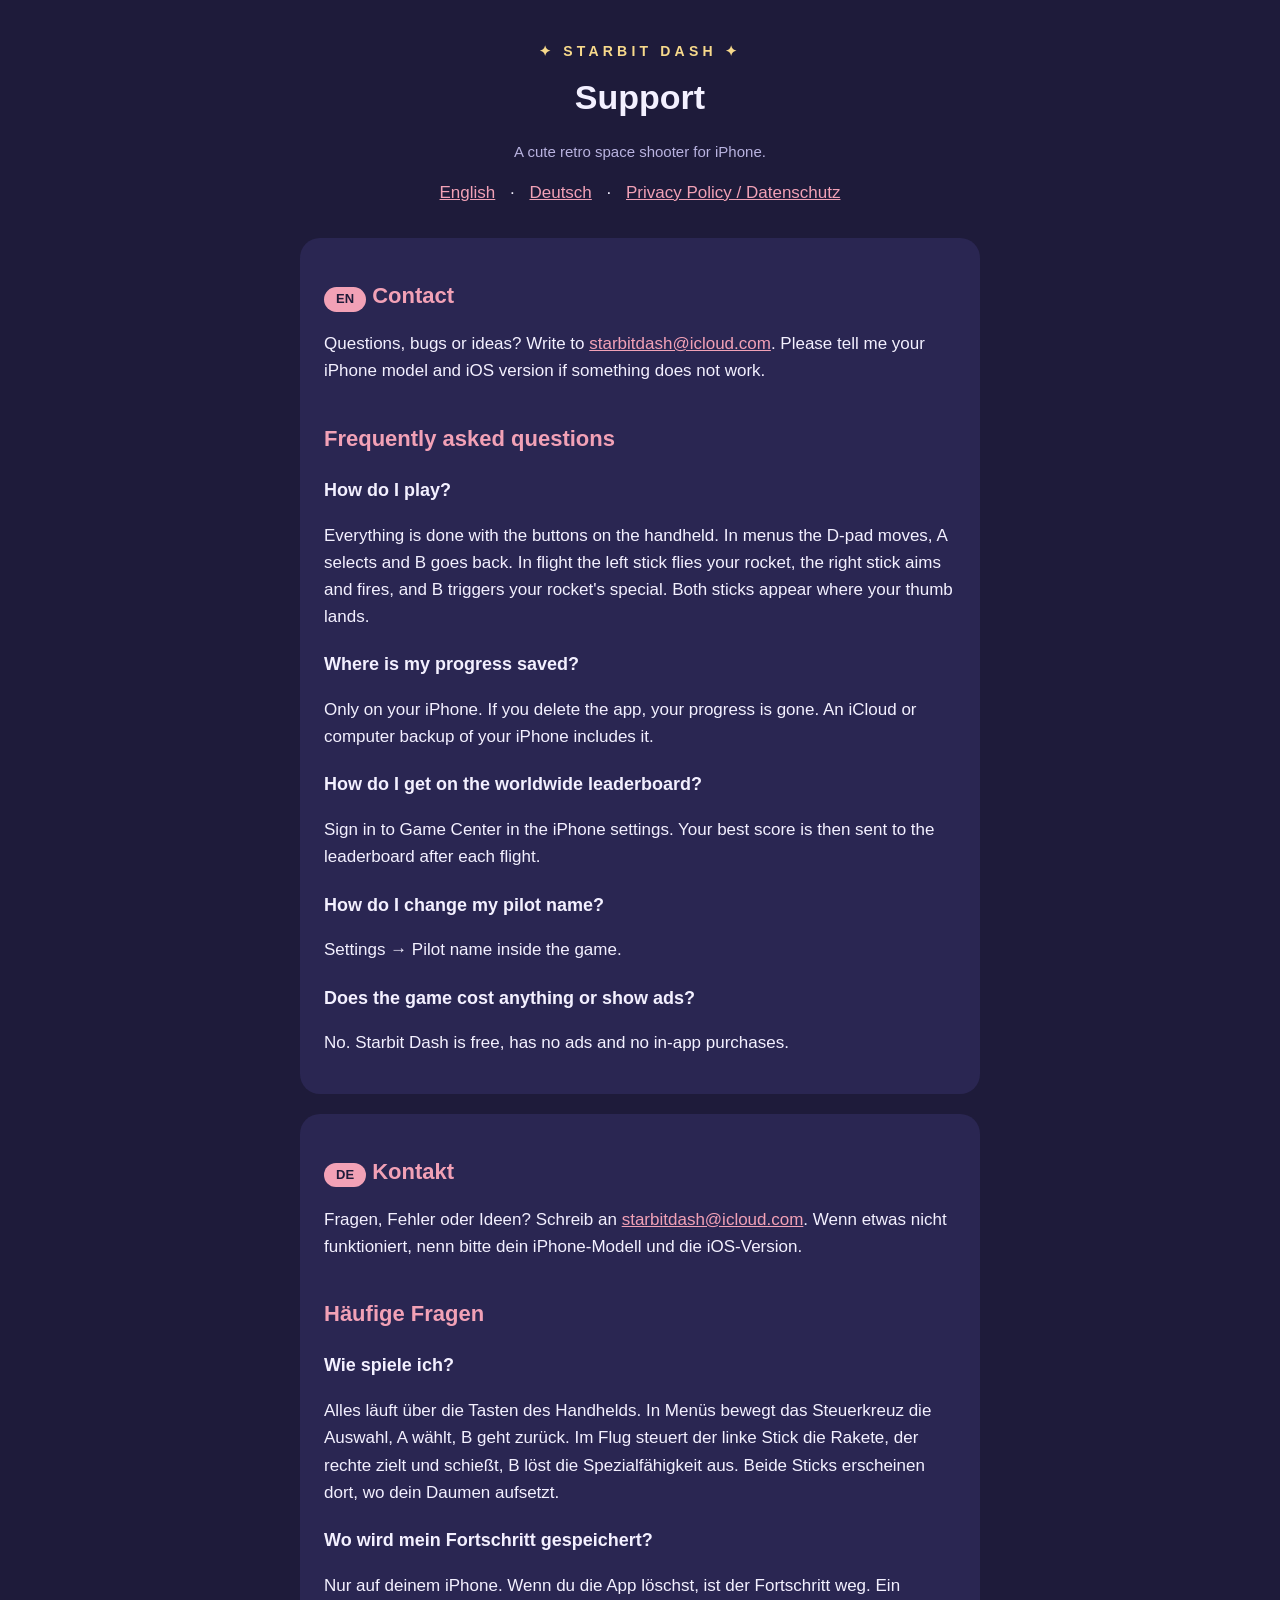
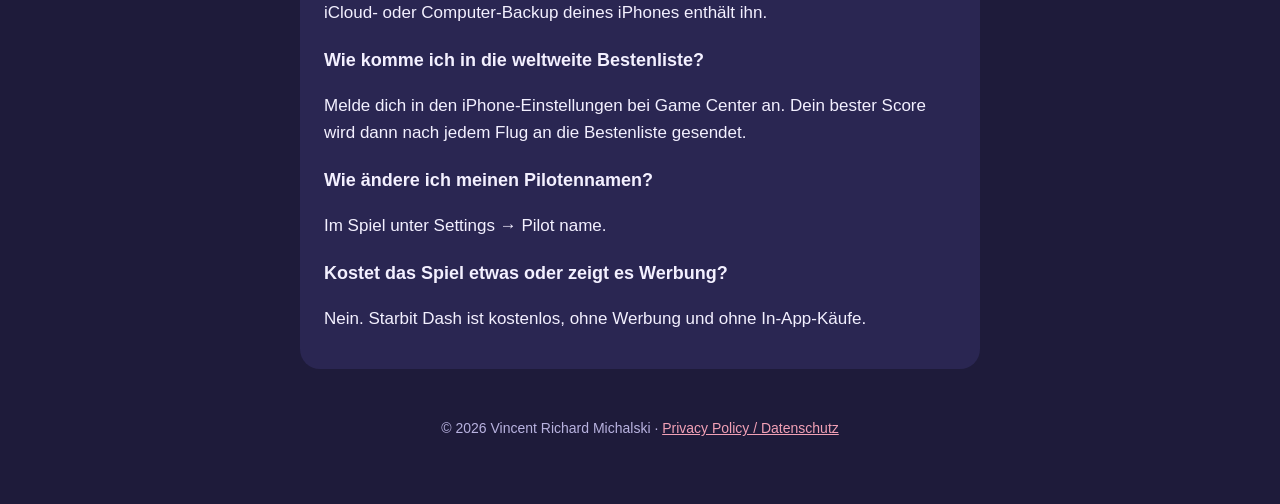
==== index.html @ cfbe2181 "Add files via upload" ====
<!DOCTYPE html>
<html lang="en">
<head>
<meta charset="utf-8">
<meta name="viewport" content="width=device-width, initial-scale=1">
<title>Starbit Dash – Support</title>
<link rel="stylesheet" href="style.css">
</head>
<body>
<main>
<header>
  <div class="logo">✦ STARBIT DASH ✦</div>
  <h1>Support</h1>
  <p class="muted">A cute retro space shooter for iPhone.</p>
  <nav><a href="#en">English</a> · <a href="#de">Deutsch</a> · <a href="privacy.html">Privacy Policy / Datenschutz</a></nav>
</header>

<section class="card" id="en">
  <h2><span class="lang">EN</span> Contact</h2>
  <p>Questions, bugs or ideas? Write to <a href="mailto:starbitdash@icloud.com">starbitdash@icloud.com</a>. Please tell me your iPhone model and iOS version if something does not work.</p>

  <h2>Frequently asked questions</h2>
  <h3>How do I play?</h3>
  <p>Everything is done with the buttons on the handheld. In menus the D-pad moves, A selects and B goes back. In flight the left stick flies your rocket, the right stick aims and fires, and B triggers your rocket's special. Both sticks appear where your thumb lands.</p>
  <h3>Where is my progress saved?</h3>
  <p>Only on your iPhone. If you delete the app, your progress is gone. An iCloud or computer backup of your iPhone includes it.</p>
  <h3>How do I get on the worldwide leaderboard?</h3>
  <p>Sign in to Game Center in the iPhone settings. Your best score is then sent to the leaderboard after each flight.</p>
  <h3>How do I change my pilot name?</h3>
  <p>Settings → Pilot name inside the game.</p>
  <h3>Does the game cost anything or show ads?</h3>
  <p>No. Starbit Dash is free, has no ads and no in-app purchases.</p>
</section>

<section class="card" id="de">
  <h2><span class="lang">DE</span> Kontakt</h2>
  <p>Fragen, Fehler oder Ideen? Schreib an <a href="mailto:starbitdash@icloud.com">starbitdash@icloud.com</a>. Wenn etwas nicht funktioniert, nenn bitte dein iPhone-Modell und die iOS-Version.</p>

  <h2>Häufige Fragen</h2>
  <h3>Wie spiele ich?</h3>
  <p>Alles läuft über die Tasten des Handhelds. In Menüs bewegt das Steuerkreuz die Auswahl, A wählt, B geht zurück. Im Flug steuert der linke Stick die Rakete, der rechte zielt und schießt, B löst die Spezialfähigkeit aus. Beide Sticks erscheinen dort, wo dein Daumen aufsetzt.</p>
  <h3>Wo wird mein Fortschritt gespeichert?</h3>
  <p>Nur auf deinem iPhone. Wenn du die App löschst, ist der Fortschritt weg. Ein iCloud- oder Computer-Backup deines iPhones enthält ihn.</p>
  <h3>Wie komme ich in die weltweite Bestenliste?</h3>
  <p>Melde dich in den iPhone-Einstellungen bei Game Center an. Dein bester Score wird dann nach jedem Flug an die Bestenliste gesendet.</p>
  <h3>Wie ändere ich meinen Pilotennamen?</h3>
  <p>Im Spiel unter Settings → Pilot name.</p>
  <h3>Kostet das Spiel etwas oder zeigt es Werbung?</h3>
  <p>Nein. Starbit Dash ist kostenlos, ohne Werbung und ohne In-App-Käufe.</p>
</section>

<footer>© 2026 Vincent Richard Michalski · <a href="privacy.html">Privacy Policy / Datenschutz</a></footer>
</main>
</body>
</html>
---- style.css ----
:root{--bg:#1e1b3a;--card:#2a2652;--text:#f3f0ff;--muted:#b9b3e0;--pink:#f2a1b6;--yellow:#f7d98b}
*{box-sizing:border-box}
body{margin:0;background:var(--bg);color:var(--text);font:17px/1.6 -apple-system,BlinkMacSystemFont,"Segoe UI",Roboto,sans-serif}
main{max-width:720px;margin:0 auto;padding:40px 20px 64px}
header{text-align:center;margin-bottom:32px}
.logo{font-weight:800;letter-spacing:.3em;font-size:14px;color:var(--yellow)}
h1{font-size:34px;margin:8px 0 4px}
h2{font-size:22px;margin:36px 0 8px;color:var(--pink)}
h3{font-size:18px;margin:20px 0 4px}
p,li{color:var(--text)}
.muted{color:var(--muted);font-size:15px}
section.card{background:var(--card);border-radius:20px;padding:4px 24px 20px;margin:20px 0}
a{color:var(--pink)}
nav{text-align:center;margin-top:8px}
nav a{margin:0 10px}
.lang{display:inline-block;background:var(--pink);color:var(--bg);border-radius:999px;padding:2px 12px;font-weight:700;font-size:13px}
footer{text-align:center;color:var(--muted);font-size:14px;margin-top:48px}
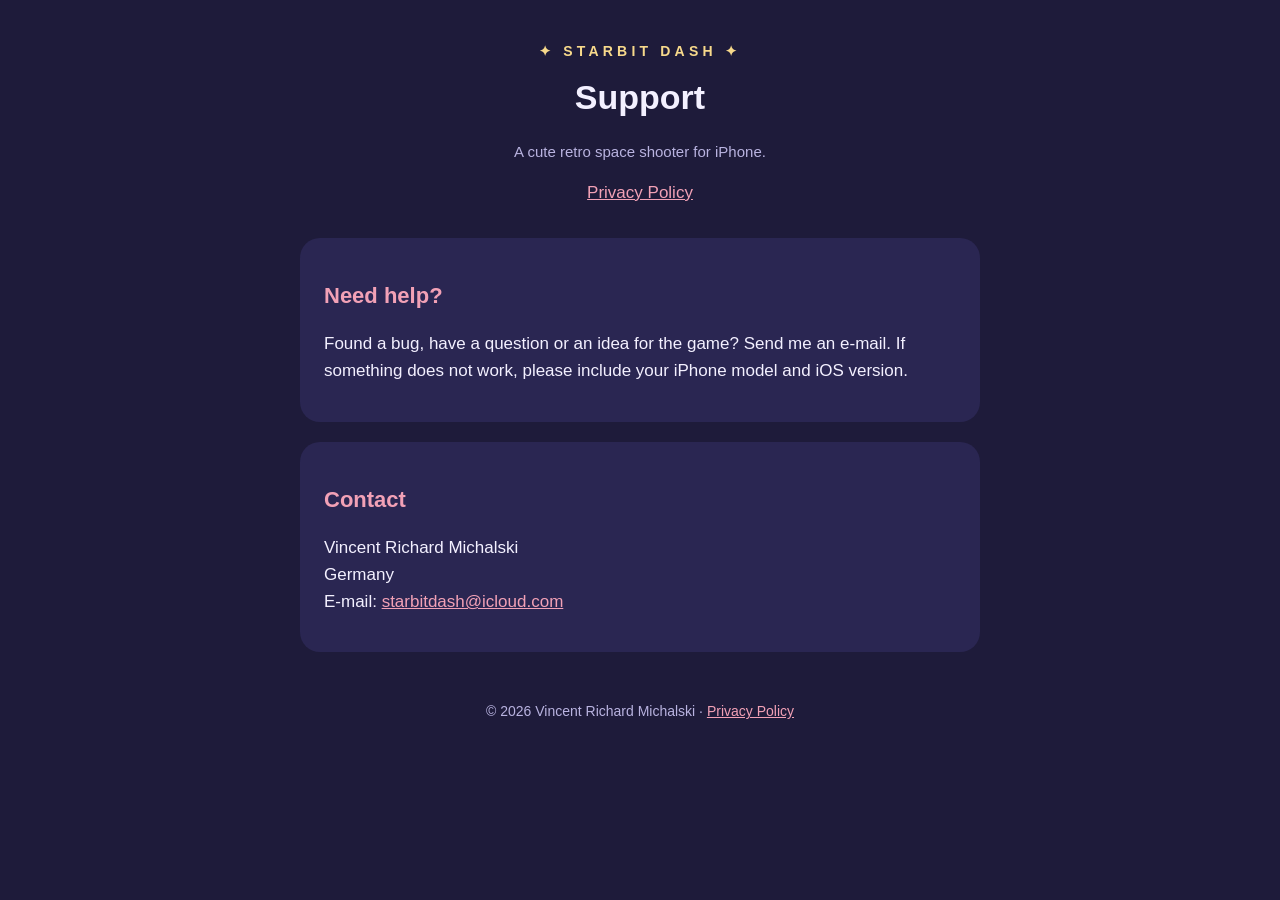
==== commit d0baef96: "Add files via upload" ====
--- a/index.html
+++ b/index.html
@@ -12,44 +12,20 @@
   <div class="logo">✦ STARBIT DASH ✦</div>
   <h1>Support</h1>
   <p class="muted">A cute retro space shooter for iPhone.</p>
-  <nav><a href="#en">English</a> · <a href="#de">Deutsch</a> · <a href="privacy.html">Privacy Policy / Datenschutz</a></nav>
+  <nav><a href="privacy.html">Privacy Policy</a></nav>
 </header>
 
-<section class="card" id="en">
-  <h2><span class="lang">EN</span> Contact</h2>
-  <p>Questions, bugs or ideas? Write to <a href="mailto:starbitdash@icloud.com">starbitdash@icloud.com</a>. Please tell me your iPhone model and iOS version if something does not work.</p>
-
-  <h2>Frequently asked questions</h2>
-  <h3>How do I play?</h3>
-  <p>Everything is done with the buttons on the handheld. In menus the D-pad moves, A selects and B goes back. In flight the left stick flies your rocket, the right stick aims and fires, and B triggers your rocket's special. Both sticks appear where your thumb lands.</p>
-  <h3>Where is my progress saved?</h3>
-  <p>Only on your iPhone. If you delete the app, your progress is gone. An iCloud or computer backup of your iPhone includes it.</p>
-  <h3>How do I get on the worldwide leaderboard?</h3>
-  <p>Sign in to Game Center in the iPhone settings. Your best score is then sent to the leaderboard after each flight.</p>
-  <h3>How do I change my pilot name?</h3>
-  <p>Settings → Pilot name inside the game.</p>
-  <h3>Does the game cost anything or show ads?</h3>
-  <p>No. Starbit Dash is free, has no ads and no in-app purchases.</p>
+<section class="card">
+  <h2>Need help?</h2>
+  <p>Found a bug, have a question or an idea for the game? Send me an e-mail. If something does not work, please include your iPhone model and iOS version.</p>
 </section>
 
-<section class="card" id="de">
-  <h2><span class="lang">DE</span> Kontakt</h2>
-  <p>Fragen, Fehler oder Ideen? Schreib an <a href="mailto:starbitdash@icloud.com">starbitdash@icloud.com</a>. Wenn etwas nicht funktioniert, nenn bitte dein iPhone-Modell und die iOS-Version.</p>
-
-  <h2>Häufige Fragen</h2>
-  <h3>Wie spiele ich?</h3>
-  <p>Alles läuft über die Tasten des Handhelds. In Menüs bewegt das Steuerkreuz die Auswahl, A wählt, B geht zurück. Im Flug steuert der linke Stick die Rakete, der rechte zielt und schießt, B löst die Spezialfähigkeit aus. Beide Sticks erscheinen dort, wo dein Daumen aufsetzt.</p>
-  <h3>Wo wird mein Fortschritt gespeichert?</h3>
-  <p>Nur auf deinem iPhone. Wenn du die App löschst, ist der Fortschritt weg. Ein iCloud- oder Computer-Backup deines iPhones enthält ihn.</p>
-  <h3>Wie komme ich in die weltweite Bestenliste?</h3>
-  <p>Melde dich in den iPhone-Einstellungen bei Game Center an. Dein bester Score wird dann nach jedem Flug an die Bestenliste gesendet.</p>
-  <h3>Wie ändere ich meinen Pilotennamen?</h3>
-  <p>Im Spiel unter Settings → Pilot name.</p>
-  <h3>Kostet das Spiel etwas oder zeigt es Werbung?</h3>
-  <p>Nein. Starbit Dash ist kostenlos, ohne Werbung und ohne In-App-Käufe.</p>
+<section class="card">
+  <h2>Contact</h2>
+  <p>Vincent Richard Michalski<br>Germany<br>E-mail: <a href="mailto:starbitdash@icloud.com">starbitdash@icloud.com</a></p>
 </section>
 
-<footer>© 2026 Vincent Richard Michalski · <a href="privacy.html">Privacy Policy / Datenschutz</a></footer>
+<footer>© 2026 Vincent Richard Michalski · <a href="privacy.html">Privacy Policy</a></footer>
 </main>
 </body>
 </html>
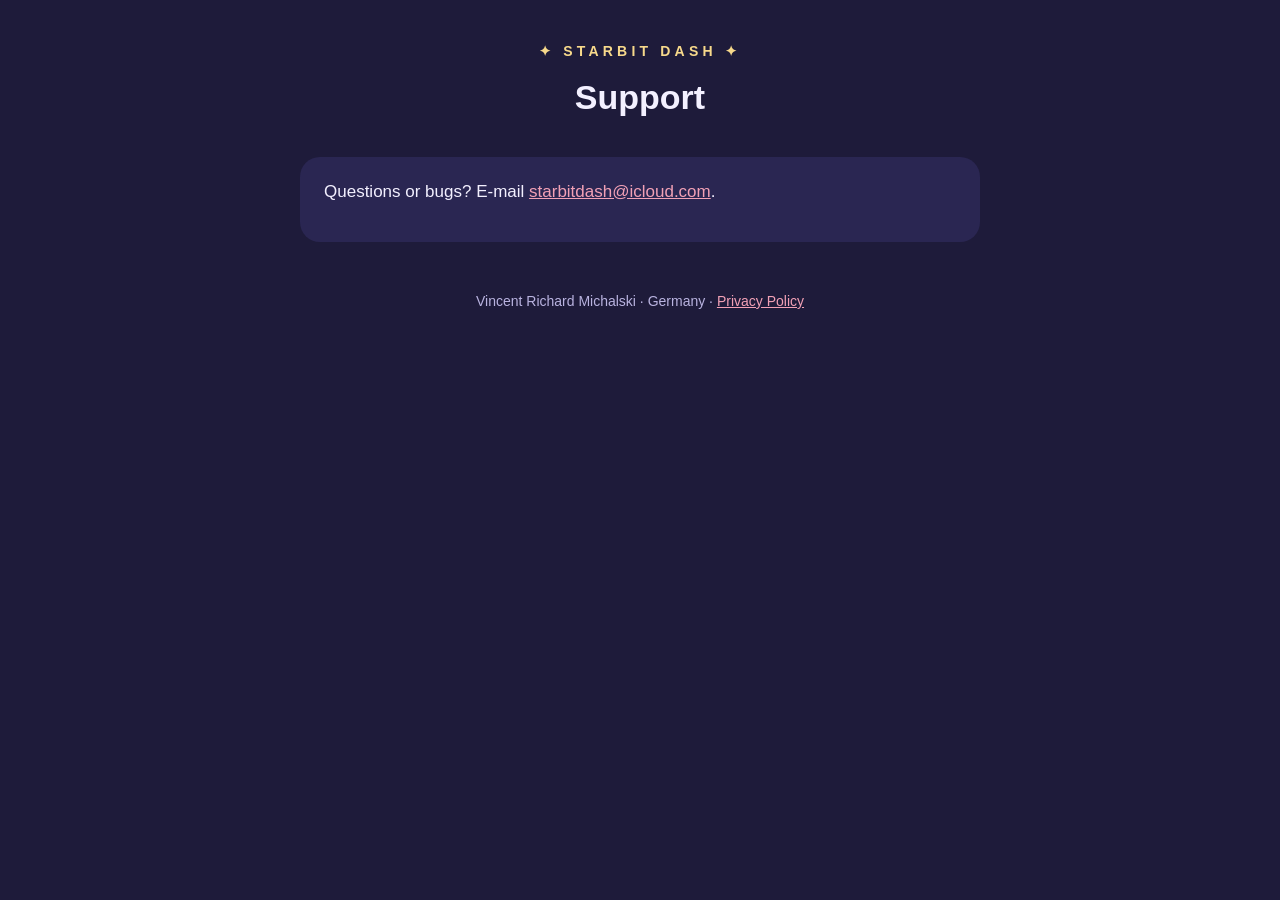
==== commit edef5e3b: "Add files via upload" ====
--- a/index.html
+++ b/index.html
@@ -11,21 +11,11 @@
 <header>
   <div class="logo">✦ STARBIT DASH ✦</div>
   <h1>Support</h1>
-  <p class="muted">A cute retro space shooter for iPhone.</p>
-  <nav><a href="privacy.html">Privacy Policy</a></nav>
 </header>
-
 <section class="card">
-  <h2>Need help?</h2>
-  <p>Found a bug, have a question or an idea for the game? Send me an e-mail. If something does not work, please include your iPhone model and iOS version.</p>
+  <p>Questions or bugs? E-mail <a href="mailto:starbitdash@icloud.com">starbitdash@icloud.com</a>.</p>
 </section>
-
-<section class="card">
-  <h2>Contact</h2>
-  <p>Vincent Richard Michalski<br>Germany<br>E-mail: <a href="mailto:starbitdash@icloud.com">starbitdash@icloud.com</a></p>
-</section>
-
-<footer>© 2026 Vincent Richard Michalski · <a href="privacy.html">Privacy Policy</a></footer>
+<footer>Vincent Richard Michalski · Germany · <a href="privacy.html">Privacy Policy</a></footer>
 </main>
 </body>
 </html>
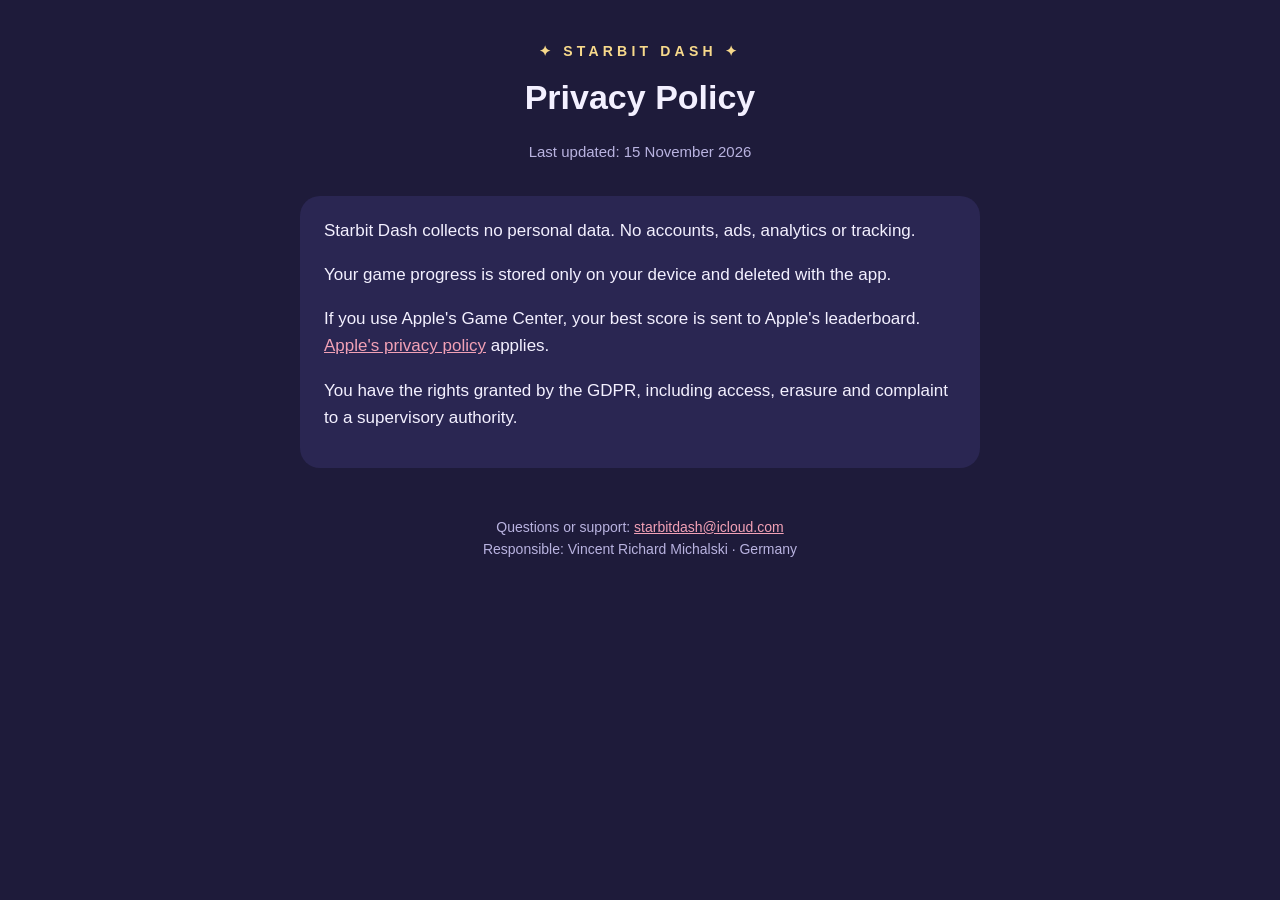
==== commit 2176658e: "Add files via upload" ====
--- a/index.html
+++ b/index.html
@@ -1,21 +1,3 @@
 <!DOCTYPE html>
-<html lang="en">
-<head>
-<meta charset="utf-8">
-<meta name="viewport" content="width=device-width, initial-scale=1">
-<title>Starbit Dash – Support</title>
-<link rel="stylesheet" href="style.css">
-</head>
-<body>
-<main>
-<header>
-  <div class="logo">✦ STARBIT DASH ✦</div>
-  <h1>Support</h1>
-</header>
-<section class="card">
-  <p>Questions or bugs? E-mail <a href="mailto:starbitdash@icloud.com">starbitdash@icloud.com</a>.</p>
-</section>
-<footer>Vincent Richard Michalski · Germany · <a href="privacy.html">Privacy Policy</a></footer>
-</main>
-</body>
-</html>
+<html lang="en"><head><meta charset="utf-8"><meta http-equiv="refresh" content="0; url=privacy.html"><link rel="canonical" href="privacy.html"><title>Starbit Dash</title></head>
+<body><a href="privacy.html">Starbit Dash – Privacy Policy and Support</a></body></html>
